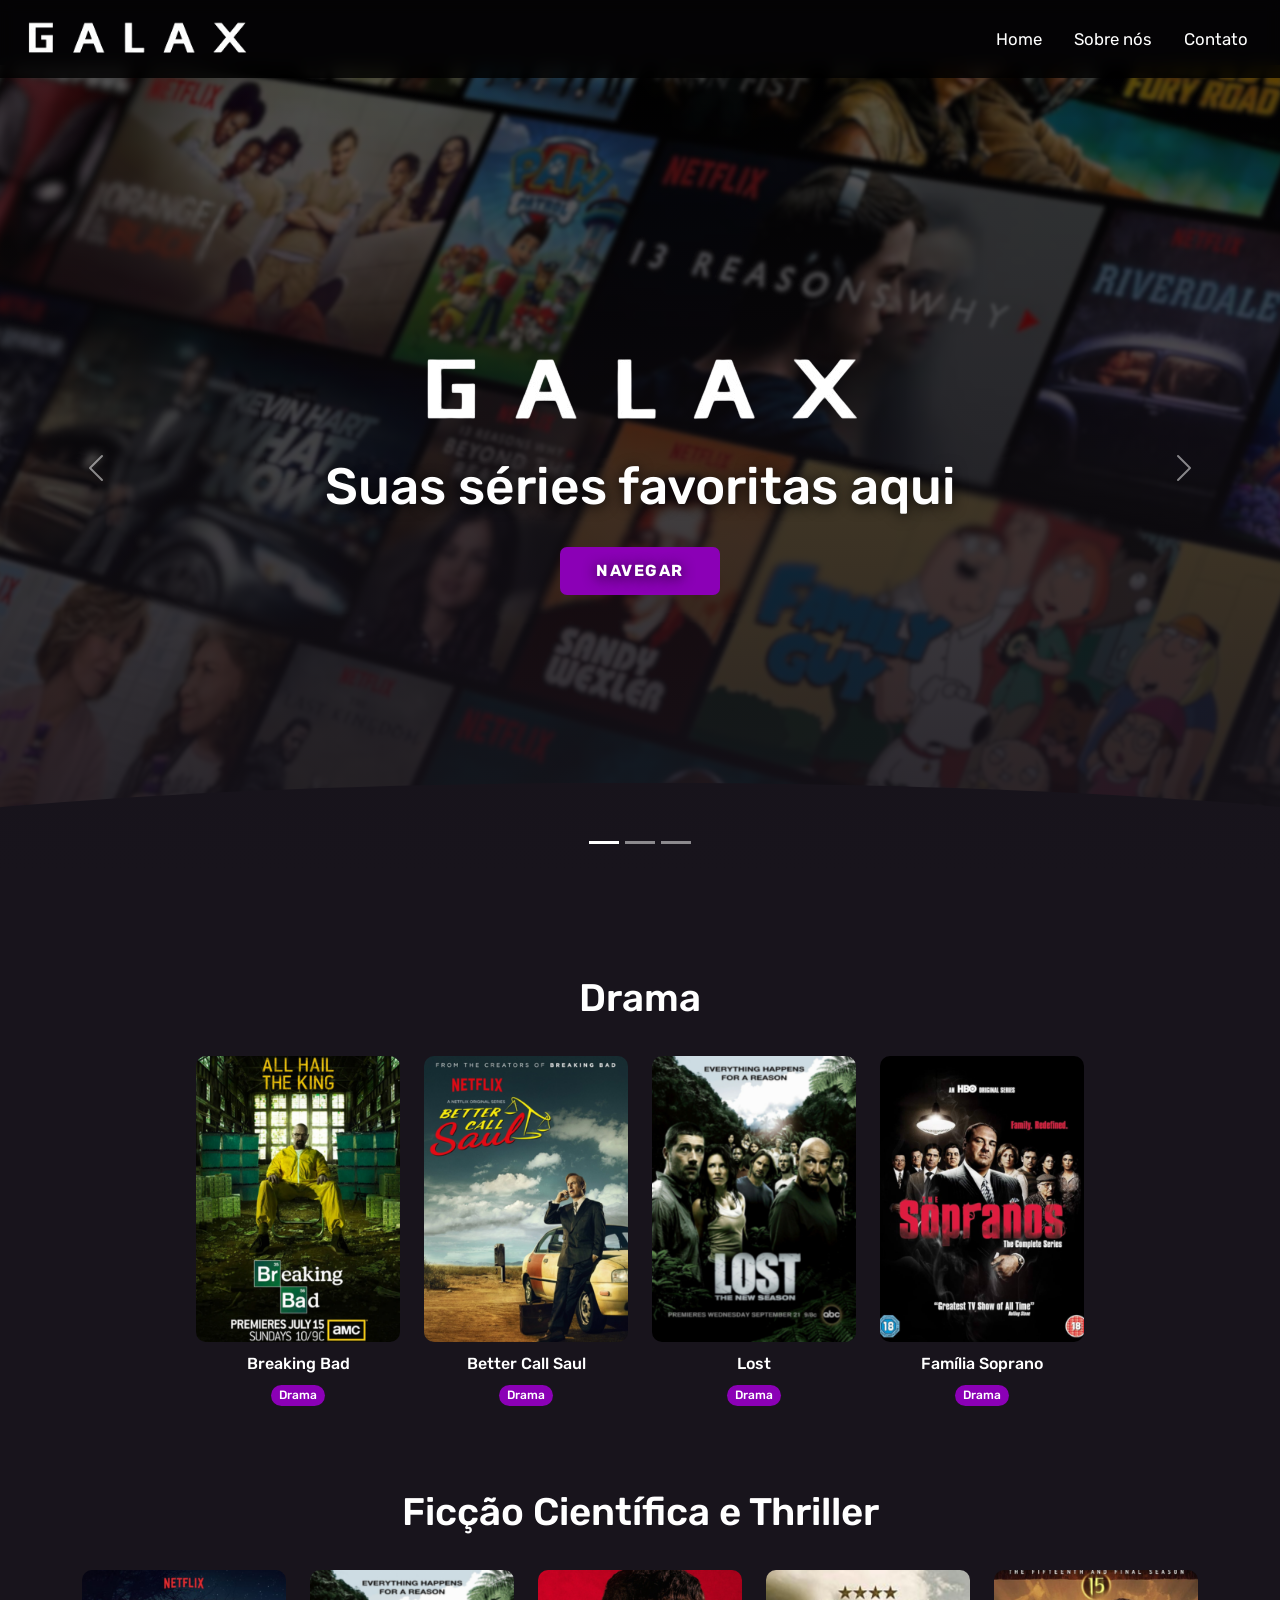
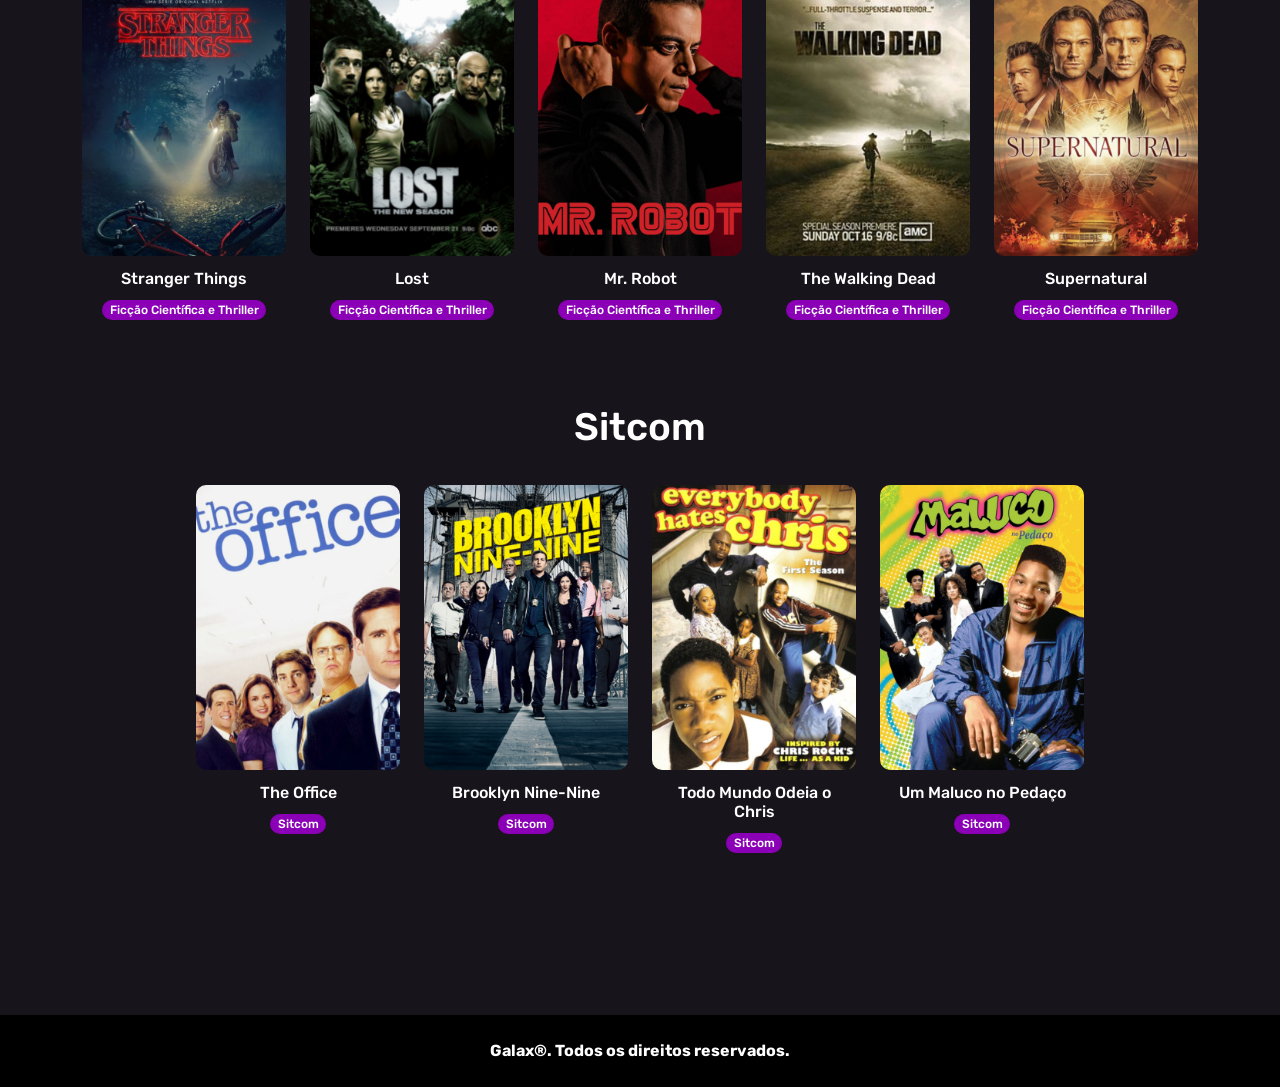
==== index.html @ b2b08353 "refactor: troca nome da página home por index nos arquivos do repositório" ====
<!DOCTYPE html>
<html lang="pt-br">
<head>

<meta charset="UTF-8">
<meta name="viewport" content="width=device-width, initial-scale=1.0">
<link rel="shortcut icon" href="img/fav.ico">
<link href="https://cdn.jsdelivr.net/npm/bootstrap@5.3.3/dist/css/bootstrap.min.css" rel="stylesheet">
<link rel="stylesheet" href="https://cdnjs.cloudflare.com/ajax/libs/font-awesome/6.6.0/css/all.min.css" crossorigin="anonymous" referrerpolicy="no-referrer">
<link rel="stylesheet" href="css/style.css">
<title>Home | Galax</title>
</head>
<body>

<nav class="navbar navbar-expand-lg navbar-dark galax-navbar fixed-top">
  <div class="container-fluid px-4">
    <a class="navbar-brand d-flex align-items-center" href="index.html">
      <img src="img/logo.png" alt="Galax" class="galax-logo">
    </a>
    <button class="navbar-toggler" type="button" data-bs-toggle="collapse" data-bs-target="#galaxMenu" aria-controls="galaxMenu" aria-expanded="false" aria-label="Abrir menu">
      <span class="navbar-toggler-icon"></span>
    </button>
    <div class="collapse navbar-collapse" id="galaxMenu">
      <ul class="navbar-nav ms-auto gap-lg-3">
        <li class="nav-item"><a class="nav-link" href="index.html">Home</a></li>
        <li class="nav-item"><a class="nav-link" href="sobrenos.html">Sobre nós</a></li>
        <li class="nav-item"><a class="nav-link" href="contato.html">Contato</a></li>
      </ul>
    </div>
  </div>
</nav>
<main>
  <section class="hero-home">
    <div id="galaxCarousel" class="carousel slide carousel-fade" data-bs-ride="carousel">
      <div class="carousel-indicators">
        <button type="button" data-bs-target="#galaxCarousel" data-bs-slide-to="0" class="active" aria-current="true" aria-label="Slide 1"></button>
        <button type="button" data-bs-target="#galaxCarousel" data-bs-slide-to="1" aria-label="Slide 2"></button>
        <button type="button" data-bs-target="#galaxCarousel" data-bs-slide-to="2" aria-label="Slide 3"></button>
      </div>
      <div class="carousel-inner">
        <div class="carousel-item active hero-slide" style="background-image: linear-gradient(rgba(0,0,0,.25), rgba(24,20,28,.85)), url('img/imagem-home.png');">
          <div class="hero-content">
            <img src="img/logo-imagem-home.png" alt="Galax" class="hero-wordmark">
            <h1>Suas séries favoritas aqui</h1>
            <a href="#catalogo" class="btn botao-navegar">Navegar</a>
          </div>
        </div>
        <div class="carousel-item hero-slide" style="background-image: linear-gradient(rgba(0,0,0,.35), rgba(24,20,28,.88)), url('img/stranger-things-background.png');">
          <div class="hero-content"><h1>Ficção Científica e Thriller</h1><p>Stranger Things, Lost, Mr. Robot e mais.</p></div>
        </div>
        <div class="carousel-item hero-slide" style="background-image: linear-gradient(rgba(0,0,0,.35), rgba(24,20,28,.88)), url('img/the-office-background.png');">
          <div class="hero-content"><h1>Sitcom</h1><p>Comédias para assistir e reassistir.</p></div>
        </div>
      </div>
      <button class="carousel-control-prev" type="button" data-bs-target="#galaxCarousel" data-bs-slide="prev"><span class="carousel-control-prev-icon"></span><span class="visually-hidden">Anterior</span></button>
      <button class="carousel-control-next" type="button" data-bs-target="#galaxCarousel" data-bs-slide="next"><span class="carousel-control-next-icon"></span><span class="visually-hidden">Próximo</span></button>
    </div>
  </section>
  <div id="catalogo" class="catalog-wrapper">
    <section class="catalog-section container" aria-labelledby="drama">
  <h2 id="drama" class="section-title">Drama</h2>
  <div class="row row-cols-2 row-cols-md-3 row-cols-xl-5 g-4 justify-content-center">
    <article class="col">
  <div class="card serie-card h-100" role="button" data-bs-toggle="modal" data-bs-target="#serieModal" data-title="Breaking Bad" data-genre="Drama" data-image="img/breaking-bad.png">
    <img src="img/breaking-bad.png" class="card-img-top cartaz" alt="Cartaz de Breaking Bad">
    <div class="card-body text-center">
      <h3 class="card-title">Breaking Bad</h3>
      <span class="badge rounded-pill genre-badge">Drama</span>
    </div>
  </div>
</article><article class="col">
  <div class="card serie-card h-100" role="button" data-bs-toggle="modal" data-bs-target="#serieModal" data-title="Better Call Saul" data-genre="Drama" data-image="img/better-call-saul.png">
    <img src="img/better-call-saul.png" class="card-img-top cartaz" alt="Cartaz de Better Call Saul">
    <div class="card-body text-center">
      <h3 class="card-title">Better Call Saul</h3>
      <span class="badge rounded-pill genre-badge">Drama</span>
    </div>
  </div>
</article><article class="col">
  <div class="card serie-card h-100" role="button" data-bs-toggle="modal" data-bs-target="#serieModal" data-title="Lost" data-genre="Drama" data-image="img/lost.png">
    <img src="img/lost.png" class="card-img-top cartaz" alt="Cartaz de Lost">
    <div class="card-body text-center">
      <h3 class="card-title">Lost</h3>
      <span class="badge rounded-pill genre-badge">Drama</span>
    </div>
  </div>
</article><article class="col">
  <div class="card serie-card h-100" role="button" data-bs-toggle="modal" data-bs-target="#serieModal" data-title="Família Soprano" data-genre="Drama" data-image="img/familia-soprano.png">
    <img src="img/familia-soprano.png" class="card-img-top cartaz" alt="Cartaz de Família Soprano">
    <div class="card-body text-center">
      <h3 class="card-title">Família Soprano</h3>
      <span class="badge rounded-pill genre-badge">Drama</span>
    </div>
  </div>
</article>
  </div>
</section><section class="catalog-section container" aria-labelledby="ficção-científica-e-thriller">
  <h2 id="ficção-científica-e-thriller" class="section-title">Ficção Científica e Thriller</h2>
  <div class="row row-cols-2 row-cols-md-3 row-cols-xl-5 g-4 justify-content-center">
    <article class="col">
  <div class="card serie-card h-100" role="button" data-bs-toggle="modal" data-bs-target="#serieModal" data-title="Stranger Things" data-genre="Ficção Científica e Thriller" data-image="img/stranger-things.png">
    <img src="img/stranger-things.png" class="card-img-top cartaz" alt="Cartaz de Stranger Things">
    <div class="card-body text-center">
      <h3 class="card-title">Stranger Things</h3>
      <span class="badge rounded-pill genre-badge">Ficção Científica e Thriller</span>
    </div>
  </div>
</article><article class="col">
  <div class="card serie-card h-100" role="button" data-bs-toggle="modal" data-bs-target="#serieModal" data-title="Lost" data-genre="Ficção Científica e Thriller" data-image="img/lost.png">
    <img src="img/lost.png" class="card-img-top cartaz" alt="Cartaz de Lost">
    <div class="card-body text-center">
      <h3 class="card-title">Lost</h3>
      <span class="badge rounded-pill genre-badge">Ficção Científica e Thriller</span>
    </div>
  </div>
</article><article class="col">
  <div class="card serie-card h-100" role="button" data-bs-toggle="modal" data-bs-target="#serieModal" data-title="Mr. Robot" data-genre="Ficção Científica e Thriller" data-image="img/mr-robot.png">
    <img src="img/mr-robot.png" class="card-img-top cartaz" alt="Cartaz de Mr. Robot">
    <div class="card-body text-center">
      <h3 class="card-title">Mr. Robot</h3>
      <span class="badge rounded-pill genre-badge">Ficção Científica e Thriller</span>
    </div>
  </div>
</article><article class="col">
  <div class="card serie-card h-100" role="button" data-bs-toggle="modal" data-bs-target="#serieModal" data-title="The Walking Dead" data-genre="Ficção Científica e Thriller" data-image="img/the-walking-dead.png">
    <img src="img/the-walking-dead.png" class="card-img-top cartaz" alt="Cartaz de The Walking Dead">
    <div class="card-body text-center">
      <h3 class="card-title">The Walking Dead</h3>
      <span class="badge rounded-pill genre-badge">Ficção Científica e Thriller</span>
    </div>
  </div>
</article><article class="col">
  <div class="card serie-card h-100" role="button" data-bs-toggle="modal" data-bs-target="#serieModal" data-title="Supernatural" data-genre="Ficção Científica e Thriller" data-image="img/supernatural.png">
    <img src="img/supernatural.png" class="card-img-top cartaz" alt="Cartaz de Supernatural">
    <div class="card-body text-center">
      <h3 class="card-title">Supernatural</h3>
      <span class="badge rounded-pill genre-badge">Ficção Científica e Thriller</span>
    </div>
  </div>
</article>
  </div>
</section><section class="catalog-section container" aria-labelledby="sitcom">
  <h2 id="sitcom" class="section-title">Sitcom</h2>
  <div class="row row-cols-2 row-cols-md-3 row-cols-xl-5 g-4 justify-content-center">
    <article class="col">
  <div class="card serie-card h-100" role="button" data-bs-toggle="modal" data-bs-target="#serieModal" data-title="The Office" data-genre="Sitcom" data-image="img/the-office.png">
    <img src="img/the-office.png" class="card-img-top cartaz" alt="Cartaz de The Office">
    <div class="card-body text-center">
      <h3 class="card-title">The Office</h3>
      <span class="badge rounded-pill genre-badge">Sitcom</span>
    </div>
  </div>
</article><article class="col">
  <div class="card serie-card h-100" role="button" data-bs-toggle="modal" data-bs-target="#serieModal" data-title="Brooklyn Nine-Nine" data-genre="Sitcom" data-image="img/brooklyn-99.png">
    <img src="img/brooklyn-99.png" class="card-img-top cartaz" alt="Cartaz de Brooklyn Nine-Nine">
    <div class="card-body text-center">
      <h3 class="card-title">Brooklyn Nine-Nine</h3>
      <span class="badge rounded-pill genre-badge">Sitcom</span>
    </div>
  </div>
</article><article class="col">
  <div class="card serie-card h-100" role="button" data-bs-toggle="modal" data-bs-target="#serieModal" data-title="Todo Mundo Odeia o Chris" data-genre="Sitcom" data-image="img/todo-mundo-odeia-o-chris.png">
    <img src="img/todo-mundo-odeia-o-chris.png" class="card-img-top cartaz" alt="Cartaz de Todo Mundo Odeia o Chris">
    <div class="card-body text-center">
      <h3 class="card-title">Todo Mundo Odeia o Chris</h3>
      <span class="badge rounded-pill genre-badge">Sitcom</span>
    </div>
  </div>
</article><article class="col">
  <div class="card serie-card h-100" role="button" data-bs-toggle="modal" data-bs-target="#serieModal" data-title="Um Maluco no Pedaço" data-genre="Sitcom" data-image="img/um-maluco-no-pedaco.png">
    <img src="img/um-maluco-no-pedaco.png" class="card-img-top cartaz" alt="Cartaz de Um Maluco no Pedaço">
    <div class="card-body text-center">
      <h3 class="card-title">Um Maluco no Pedaço</h3>
      <span class="badge rounded-pill genre-badge">Sitcom</span>
    </div>
  </div>
</article>
  </div>
</section>
  </div>
</main>

<div class="modal fade" id="serieModal" tabindex="-1" aria-labelledby="serieModalLabel" aria-hidden="true">
  <div class="modal-dialog modal-dialog-centered">
    <div class="modal-content galax-modal">
      <div class="modal-header border-0">
        <h2 class="modal-title fs-4" id="serieModalLabel"></h2>
        <button type="button" class="btn-close btn-close-white" data-bs-dismiss="modal" aria-label="Fechar"></button>
      </div>
      <div class="modal-body text-center">
        <img id="serieModalImage" src="" alt="" class="modal-poster mb-3">
        <p class="mb-0">Gênero: <span id="serieModalGenre" class="badge rounded-pill genre-badge"></span></p>
      </div>
    </div>
  </div>
</div>

<footer class="site-footer mt-5">
  <div class="container py-4">
    <p class="copyright text-center mb-0">
      Galax®. Todos os direitos reservados.
    </p>
  </div>
</footer>

<script src="https://cdn.jsdelivr.net/npm/bootstrap@5.3.3/dist/js/bootstrap.bundle.min.js"></script>
<script>
document.getElementById('contactForm').addEventListener('submit', function(event) {
  event.preventDefault();
  document.getElementById('formAlert').classList.remove('d-none');
  this.reset();
});
</script>
</body>
</html>
---- css/style.css ----
@import url('https://fonts.googleapis.com/css2?family=Rubik:ital,wght@0,300..900;1,300..900&display=swap');

:root {
  --galax-bg: #18141c;
  --galax-purple: rgb(139, 0, 182);
  --galax-purple-light: rgb(183, 0, 255);
  --galax-panel: #211b27;
}

* { box-sizing: border-box; }
html { scroll-behavior: smooth; }
body {
  margin: 0;
  min-height: 100vh;
  background: var(--galax-bg);
  color: white;
  font-family: "Rubik", sans-serif;
}
a { color: white; text-decoration: none; transition: .15s; }
a:hover { color: var(--galax-purple-light); }

.galax-navbar {
  min-height: 65px;
  background: rgba(0, 0, 0, .82);
  backdrop-filter: blur(7px);
  z-index: 1050;
}
.galax-logo { width: 225px; max-width: 62vw; }
.galax-navbar .nav-link { color: white; font-size: 1.05rem; }
.galax-navbar .nav-link:hover, .galax-navbar .nav-link:focus { color: var(--galax-purple-light); }

.hero-home { padding-top: 65px; }
.hero-slide {
  height: 805px;
  background-size: cover;
  background-position: center;
  position: relative;
}
.hero-content {
  position: absolute;
  inset: 0;
  display: flex;
  flex-direction: column;
  align-items: center;
  justify-content: center;
  text-align: center;
  padding: 2rem;
  text-shadow: 0 2px 14px rgba(0,0,0,.85);
}
.hero-wordmark { max-width: min(520px, 80vw); margin-bottom: 20px; }
.hero-content h1 { font-size: clamp(2rem, 4vw, 3.4rem); font-weight: 500; }
.hero-content p { font-size: clamp(1rem, 2vw, 1.35rem); }

.botao-navegar, .galax-btn {
  margin-top: 22px;
  min-width: 160px;
  padding: 12px 22px;
  border: none;
  font-size: 1rem;
  color: #fff;
  border-radius: 7px;
  letter-spacing: 1.5px;
  font-weight: 700;
  text-transform: uppercase;
  background: var(--galax-purple);
  transition: .3s;
}
.botao-navegar:hover, .galax-btn:hover {
  color: white;
  background: var(--galax-purple);
  box-shadow: 0 0 2px var(--galax-purple-light), 0 0 10px var(--galax-purple-light), 0 0 20px var(--galax-purple-light);
  transform: scale(1.015);
}

.catalog-wrapper { padding: 35px 0 100px; scroll-margin-top: 90px; }
.catalog-section { padding-top: 70px; }
.section-title {
  font-size: clamp(2rem, 3vw, 2.7rem);
  font-weight: 540;
  text-align: center;
  margin-bottom: 35px;
}
.serie-card {
  background: transparent;
  border: 0;
  color: white;
  transition: .3s;
}
.serie-card:hover { transform: translateY(-5px); }
.cartaz {
  width: 100%;
  aspect-ratio: 225 / 315;
  object-fit: cover;
  border-radius: 10px;
  transition: .3s;
}
.serie-card:hover .cartaz {
  box-shadow: 0 0 1px var(--galax-purple-light), 0 0 5px var(--galax-purple-light), 0 0 10px var(--galax-purple-light), 0 0 15px var(--galax-purple-light);
}
.serie-card .card-body { padding: .8rem .25rem; }
.serie-card .card-title { font-size: 1rem; margin-bottom: .55rem; }
.genre-badge { background: var(--galax-purple) !important; font-weight: 500; }

.galax-modal { background: var(--galax-panel); color: white; border: 1px solid rgba(183,0,255,.35); }
.modal-poster { width: min(230px, 70vw); border-radius: 10px; }

.page-main { padding-top: 65px; min-height: 72vh; }
.about-section, .contact-section { padding-top: 105px; padding-bottom: 90px; }
.info-panel {
  background: var(--galax-panel);
  color: white;
  border: 1px solid rgba(255,255,255,.07);
  border-radius: 14px;
}
.page-title { font-size: clamp(2.4rem, 5vw, 3rem); font-weight: 500; text-align: center; margin-bottom: 35px; }
.about-text { font-size: 1.15rem; line-height: 1.75; margin: 0; }
.contact-list .list-group-item { background: transparent; color: white; border-color: rgba(255,255,255,.12); padding-left: 0; }
.form-control, .form-select {
  background: #17131b;
  border-color: #4c4054;
  color: white;
}
.form-control:focus, .form-select:focus {
  background: #17131b;
  color: white;
  border-color: var(--galax-purple-light);
  box-shadow: 0 0 0 .25rem rgba(183,0,255,.15);
}

.form-select {
    background: #17131b;
    border-color: #4c4054;
    color: white;
}

.form-select option {
    color: white;
    background: #17131b;
}

.site-footer { background: #000; font-size: 1rem; }
.copyright { font-size: 1rem; font-weight: 700; }
.footer-rule { width: 50%; margin: 38px auto; border-color: white; opacity: .8; }

@media (max-width: 991.98px) {
  .galax-navbar .navbar-collapse { padding: 12px 0 8px; }
  .hero-slide { height: 650px; }
}
@media (max-width: 575.98px) {
  .hero-slide { height: 540px; }
  .catalog-section { padding-top: 50px; }
  .serie-card .card-title { font-size: .9rem; }
  .about-section, .contact-section { padding-top: 70px; }
  .about-text { font-size: 1rem; }
  .site-footer { text-align: center; }
  .social-links { text-align: center !important; }
  .footer-rule { width: 80%; }
}
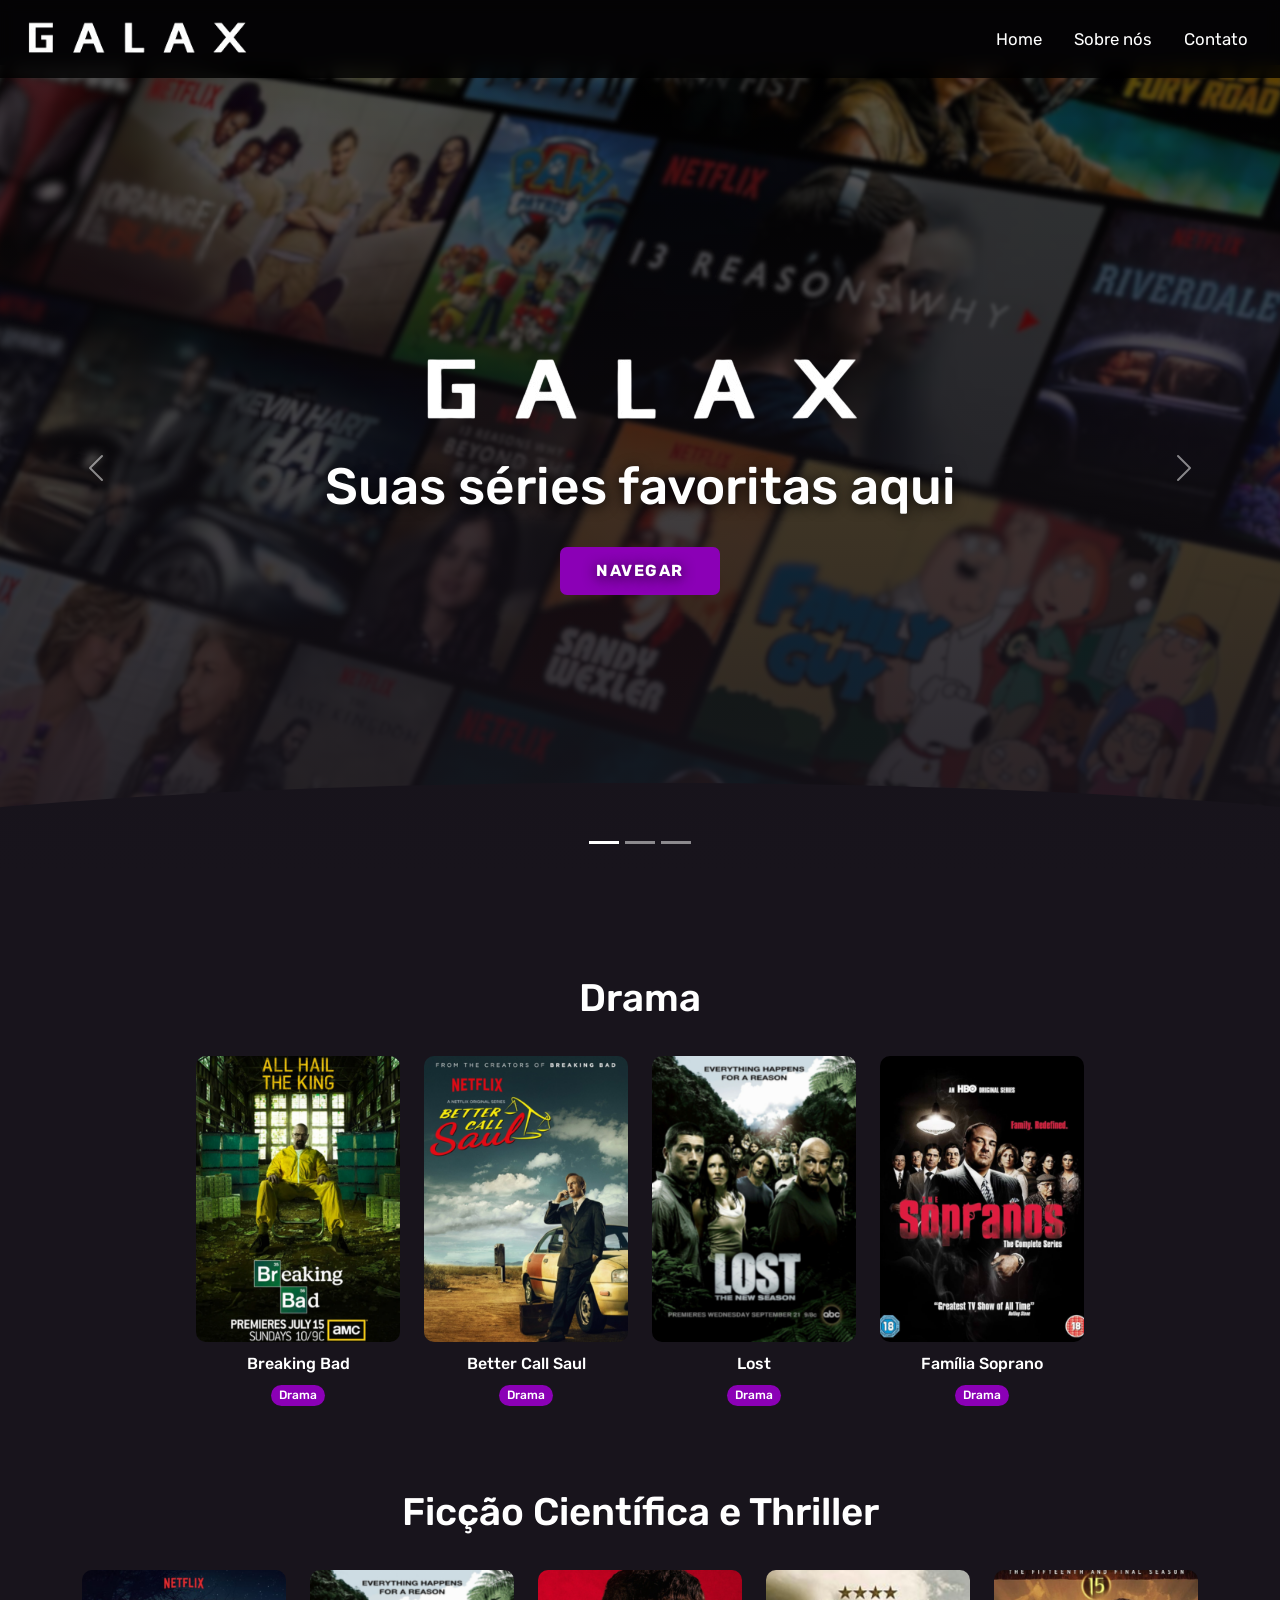
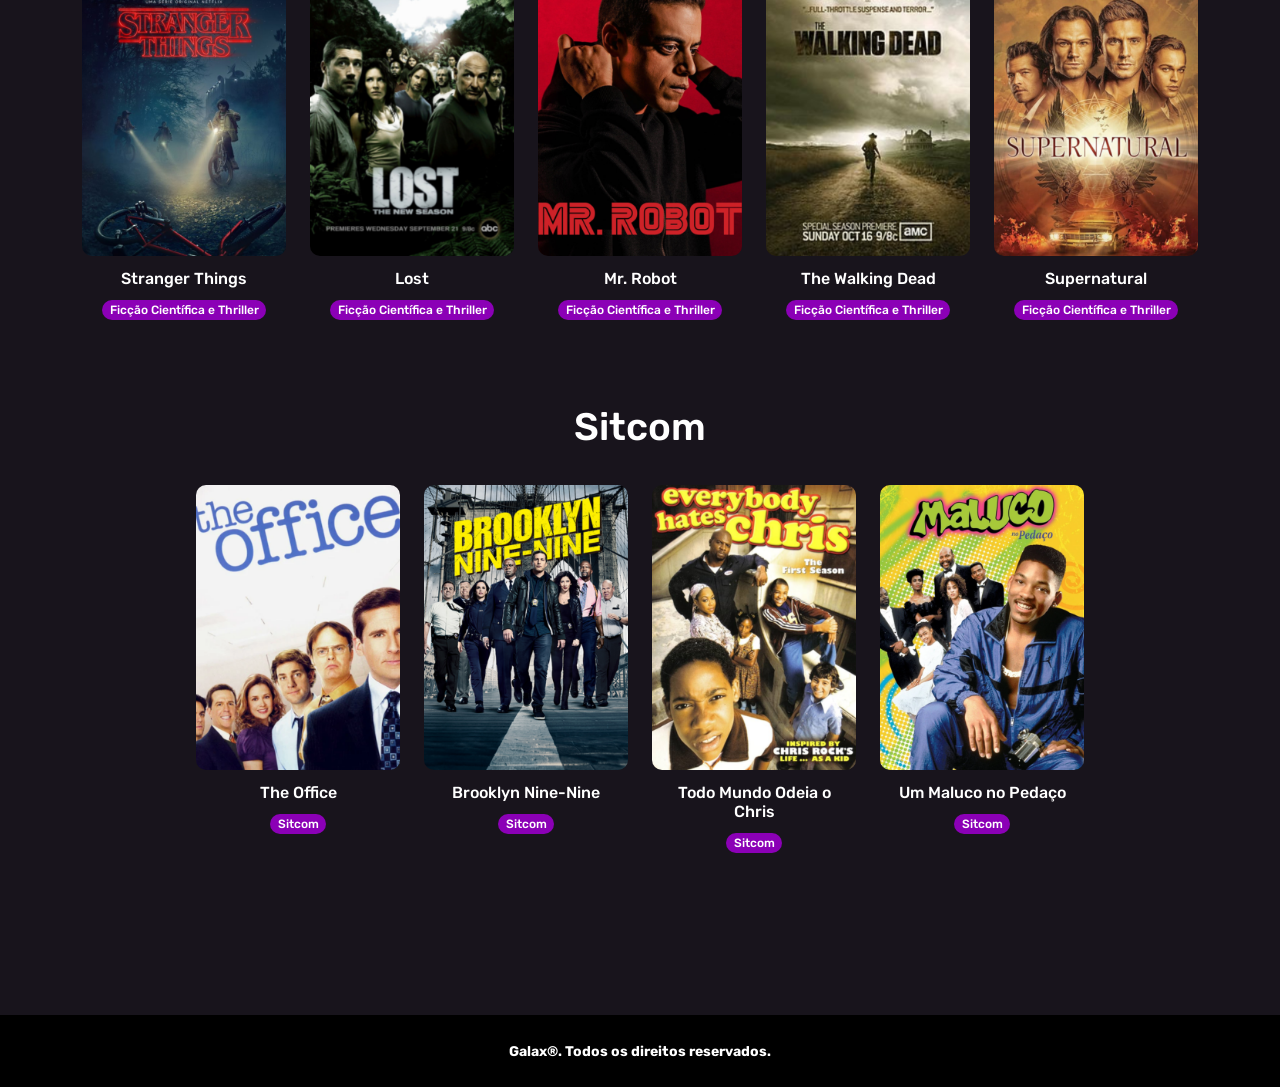
==== commit b0403185: "refactor: troca algumas tags divs por tags mais apropriadas" ====
--- a/index.html
+++ b/index.html
@@ -1,215 +1,268 @@
 <!DOCTYPE html>
 <html lang="pt-br">
 <head>
-
-<meta charset="UTF-8">
-<meta name="viewport" content="width=device-width, initial-scale=1.0">
-<link rel="shortcut icon" href="img/fav.ico">
-<link href="https://cdn.jsdelivr.net/npm/bootstrap@5.3.3/dist/css/bootstrap.min.css" rel="stylesheet">
-<link rel="stylesheet" href="https://cdnjs.cloudflare.com/ajax/libs/font-awesome/6.6.0/css/all.min.css" crossorigin="anonymous" referrerpolicy="no-referrer">
-<link rel="stylesheet" href="css/style.css">
-<title>Home | Galax</title>
+  <meta charset="UTF-8">
+  <meta name="viewport" content="width=device-width, initial-scale=1.0">
+  <link rel="shortcut icon" href="img/fav.ico">
+  <link href="https://cdn.jsdelivr.net/npm/bootstrap@5.3.3/dist/css/bootstrap.min.css" rel="stylesheet">
+  <link rel="stylesheet" href="https://cdnjs.cloudflare.com/ajax/libs/font-awesome/6.6.0/css/all.min.css" crossorigin="anonymous" referrerpolicy="no-referrer">
+  <link rel="stylesheet" href="css/style.css">
+  <title>Home | Galax</title>
 </head>
 <body>
 
-<nav class="navbar navbar-expand-lg navbar-dark galax-navbar fixed-top">
-  <div class="container-fluid px-4">
-    <a class="navbar-brand d-flex align-items-center" href="index.html">
-      <img src="img/logo.png" alt="Galax" class="galax-logo">
-    </a>
-    <button class="navbar-toggler" type="button" data-bs-toggle="collapse" data-bs-target="#galaxMenu" aria-controls="galaxMenu" aria-expanded="false" aria-label="Abrir menu">
-      <span class="navbar-toggler-icon"></span>
-    </button>
-    <div class="collapse navbar-collapse" id="galaxMenu">
-      <ul class="navbar-nav ms-auto gap-lg-3">
-        <li class="nav-item"><a class="nav-link" href="index.html">Home</a></li>
-        <li class="nav-item"><a class="nav-link" href="sobrenos.html">Sobre nós</a></li>
-        <li class="nav-item"><a class="nav-link" href="contato.html">Contato</a></li>
-      </ul>
-    </div>
-  </div>
-</nav>
-<main>
-  <section class="hero-home">
-    <div id="galaxCarousel" class="carousel slide carousel-fade" data-bs-ride="carousel">
-      <div class="carousel-indicators">
-        <button type="button" data-bs-target="#galaxCarousel" data-bs-slide-to="0" class="active" aria-current="true" aria-label="Slide 1"></button>
-        <button type="button" data-bs-target="#galaxCarousel" data-bs-slide-to="1" aria-label="Slide 2"></button>
-        <button type="button" data-bs-target="#galaxCarousel" data-bs-slide-to="2" aria-label="Slide 3"></button>
+  <header>
+    <nav class="navbar navbar-expand-lg navbar-dark galax-navbar fixed-top">
+      <div class="container-fluid px-4">
+        <a class="navbar-brand d-flex align-items-center" href="index.html">
+          <img src="img/logo.png" alt="Galax" class="galax-logo">
+        </a>
+        <button class="navbar-toggler" type="button" data-bs-toggle="collapse" data-bs-target="#galaxMenu" aria-controls="galaxMenu" aria-expanded="false" aria-label="Abrir menu">
+          <span class="navbar-toggler-icon"></span>
+        </button>
+        <div class="collapse navbar-collapse" id="galaxMenu">
+          <ul class="navbar-nav ms-auto gap-lg-3">
+            <li class="nav-item"><a class="nav-link active" aria-current="page" href="index.html">Home</a></li>
+            <li class="nav-item"><a class="nav-link" href="sobrenos.html">Sobre nós</a></li>
+            <li class="nav-item"><a class="nav-link" href="contato.html">Contato</a></li>
+          </ul>
+        </div>
       </div>
-      <div class="carousel-inner">
-        <div class="carousel-item active hero-slide" style="background-image: linear-gradient(rgba(0,0,0,.25), rgba(24,20,28,.85)), url('img/imagem-home.png');">
-          <div class="hero-content">
-            <img src="img/logo-imagem-home.png" alt="Galax" class="hero-wordmark">
-            <h1>Suas séries favoritas aqui</h1>
-            <a href="#catalogo" class="btn botao-navegar">Navegar</a>
+    </nav>
+  </header>
+
+  <main>
+    <section class="hero-home" aria-label="Séries em destaque">
+      <div id="galaxCarousel" class="carousel slide carousel-fade" data-bs-ride="carousel">
+        <div class="carousel-indicators">
+          <button type="button" data-bs-target="#galaxCarousel" data-bs-slide-to="0" class="active" aria-current="true" aria-label="Slide 1"></button>
+          <button type="button" data-bs-target="#galaxCarousel" data-bs-slide-to="1" aria-label="Slide 2"></button>
+          <button type="button" data-bs-target="#galaxCarousel" data-bs-slide-to="2" aria-label="Slide 3"></button>
+        </div>
+        <div class="carousel-inner">
+          <div class="carousel-item active hero-slide" style="background-image: linear-gradient(rgba(0,0,0,.25), rgba(24,20,28,.85)), url('img/imagem-home.png');">
+            <div class="hero-content">
+              <img src="img/logo-imagem-home.png" alt="Galax" class="hero-wordmark">
+              <h1>Suas séries favoritas aqui</h1>
+              <a href="#catalogo" class="btn botao-navegar">Navegar</a>
+            </div>
           </div>
-        </div>
-        <div class="carousel-item hero-slide" style="background-image: linear-gradient(rgba(0,0,0,.35), rgba(24,20,28,.88)), url('img/stranger-things-background.png');">
-          <div class="hero-content"><h1>Ficção Científica e Thriller</h1><p>Stranger Things, Lost, Mr. Robot e mais.</p></div>
-        </div>
-        <div class="carousel-item hero-slide" style="background-image: linear-gradient(rgba(0,0,0,.35), rgba(24,20,28,.88)), url('img/the-office-background.png');">
-          <div class="hero-content"><h1>Sitcom</h1><p>Comédias para assistir e reassistir.</p></div>
-        </div>
+          <div class="carousel-item hero-slide" style="background-image: linear-gradient(rgba(0,0,0,.35), rgba(24,20,28,.88)), url('img/stranger-things-background.png');">
+            <div class="hero-content">
+              <h2>Ficção Científica e Thriller</h2>
+              <p>Stranger Things, Lost, Mr. Robot e mais.</p>
+            </div>
+          </div>
+          <div class="carousel-item hero-slide" style="background-image: linear-gradient(rgba(0,0,0,.35), rgba(24,20,28,.88)), url('img/the-office-background.png');">
+            <div class="hero-content">
+              <h2>Sitcom</h2>
+              <p>Comédias para assistir e reassistir.</p>
+            </div>
+          </div>
+        </div>
+        <button class="carousel-control-prev" type="button" data-bs-target="#galaxCarousel" data-bs-slide="prev">
+          <span class="carousel-control-prev-icon"></span>
+          <span class="visually-hidden">Anterior</span>
+        </button>
+        <button class="carousel-control-next" type="button" data-bs-target="#galaxCarousel" data-bs-slide="next">
+          <span class="carousel-control-next-icon"></span>
+          <span class="visually-hidden">Próximo</span>
+        </button>
       </div>
-      <button class="carousel-control-prev" type="button" data-bs-target="#galaxCarousel" data-bs-slide="prev"><span class="carousel-control-prev-icon"></span><span class="visually-hidden">Anterior</span></button>
-      <button class="carousel-control-next" type="button" data-bs-target="#galaxCarousel" data-bs-slide="next"><span class="carousel-control-next-icon"></span><span class="visually-hidden">Próximo</span></button>
-    </div>
-  </section>
-  <div id="catalogo" class="catalog-wrapper">
-    <section class="catalog-section container" aria-labelledby="drama">
-  <h2 id="drama" class="section-title">Drama</h2>
-  <div class="row row-cols-2 row-cols-md-3 row-cols-xl-5 g-4 justify-content-center">
-    <article class="col">
-  <div class="card serie-card h-100" role="button" data-bs-toggle="modal" data-bs-target="#serieModal" data-title="Breaking Bad" data-genre="Drama" data-image="img/breaking-bad.png">
-    <img src="img/breaking-bad.png" class="card-img-top cartaz" alt="Cartaz de Breaking Bad">
-    <div class="card-body text-center">
-      <h3 class="card-title">Breaking Bad</h3>
-      <span class="badge rounded-pill genre-badge">Drama</span>
-    </div>
-  </div>
-</article><article class="col">
-  <div class="card serie-card h-100" role="button" data-bs-toggle="modal" data-bs-target="#serieModal" data-title="Better Call Saul" data-genre="Drama" data-image="img/better-call-saul.png">
-    <img src="img/better-call-saul.png" class="card-img-top cartaz" alt="Cartaz de Better Call Saul">
-    <div class="card-body text-center">
-      <h3 class="card-title">Better Call Saul</h3>
-      <span class="badge rounded-pill genre-badge">Drama</span>
-    </div>
-  </div>
-</article><article class="col">
-  <div class="card serie-card h-100" role="button" data-bs-toggle="modal" data-bs-target="#serieModal" data-title="Lost" data-genre="Drama" data-image="img/lost.png">
-    <img src="img/lost.png" class="card-img-top cartaz" alt="Cartaz de Lost">
-    <div class="card-body text-center">
-      <h3 class="card-title">Lost</h3>
-      <span class="badge rounded-pill genre-badge">Drama</span>
-    </div>
-  </div>
-</article><article class="col">
-  <div class="card serie-card h-100" role="button" data-bs-toggle="modal" data-bs-target="#serieModal" data-title="Família Soprano" data-genre="Drama" data-image="img/familia-soprano.png">
-    <img src="img/familia-soprano.png" class="card-img-top cartaz" alt="Cartaz de Família Soprano">
-    <div class="card-body text-center">
-      <h3 class="card-title">Família Soprano</h3>
-      <span class="badge rounded-pill genre-badge">Drama</span>
-    </div>
-  </div>
-</article>
-  </div>
-</section><section class="catalog-section container" aria-labelledby="ficção-científica-e-thriller">
-  <h2 id="ficção-científica-e-thriller" class="section-title">Ficção Científica e Thriller</h2>
-  <div class="row row-cols-2 row-cols-md-3 row-cols-xl-5 g-4 justify-content-center">
-    <article class="col">
-  <div class="card serie-card h-100" role="button" data-bs-toggle="modal" data-bs-target="#serieModal" data-title="Stranger Things" data-genre="Ficção Científica e Thriller" data-image="img/stranger-things.png">
-    <img src="img/stranger-things.png" class="card-img-top cartaz" alt="Cartaz de Stranger Things">
-    <div class="card-body text-center">
-      <h3 class="card-title">Stranger Things</h3>
-      <span class="badge rounded-pill genre-badge">Ficção Científica e Thriller</span>
-    </div>
-  </div>
-</article><article class="col">
-  <div class="card serie-card h-100" role="button" data-bs-toggle="modal" data-bs-target="#serieModal" data-title="Lost" data-genre="Ficção Científica e Thriller" data-image="img/lost.png">
-    <img src="img/lost.png" class="card-img-top cartaz" alt="Cartaz de Lost">
-    <div class="card-body text-center">
-      <h3 class="card-title">Lost</h3>
-      <span class="badge rounded-pill genre-badge">Ficção Científica e Thriller</span>
-    </div>
-  </div>
-</article><article class="col">
-  <div class="card serie-card h-100" role="button" data-bs-toggle="modal" data-bs-target="#serieModal" data-title="Mr. Robot" data-genre="Ficção Científica e Thriller" data-image="img/mr-robot.png">
-    <img src="img/mr-robot.png" class="card-img-top cartaz" alt="Cartaz de Mr. Robot">
-    <div class="card-body text-center">
-      <h3 class="card-title">Mr. Robot</h3>
-      <span class="badge rounded-pill genre-badge">Ficção Científica e Thriller</span>
-    </div>
-  </div>
-</article><article class="col">
-  <div class="card serie-card h-100" role="button" data-bs-toggle="modal" data-bs-target="#serieModal" data-title="The Walking Dead" data-genre="Ficção Científica e Thriller" data-image="img/the-walking-dead.png">
-    <img src="img/the-walking-dead.png" class="card-img-top cartaz" alt="Cartaz de The Walking Dead">
-    <div class="card-body text-center">
-      <h3 class="card-title">The Walking Dead</h3>
-      <span class="badge rounded-pill genre-badge">Ficção Científica e Thriller</span>
-    </div>
-  </div>
-</article><article class="col">
-  <div class="card serie-card h-100" role="button" data-bs-toggle="modal" data-bs-target="#serieModal" data-title="Supernatural" data-genre="Ficção Científica e Thriller" data-image="img/supernatural.png">
-    <img src="img/supernatural.png" class="card-img-top cartaz" alt="Cartaz de Supernatural">
-    <div class="card-body text-center">
-      <h3 class="card-title">Supernatural</h3>
-      <span class="badge rounded-pill genre-badge">Ficção Científica e Thriller</span>
-    </div>
-  </div>
-</article>
-  </div>
-</section><section class="catalog-section container" aria-labelledby="sitcom">
-  <h2 id="sitcom" class="section-title">Sitcom</h2>
-  <div class="row row-cols-2 row-cols-md-3 row-cols-xl-5 g-4 justify-content-center">
-    <article class="col">
-  <div class="card serie-card h-100" role="button" data-bs-toggle="modal" data-bs-target="#serieModal" data-title="The Office" data-genre="Sitcom" data-image="img/the-office.png">
-    <img src="img/the-office.png" class="card-img-top cartaz" alt="Cartaz de The Office">
-    <div class="card-body text-center">
-      <h3 class="card-title">The Office</h3>
-      <span class="badge rounded-pill genre-badge">Sitcom</span>
-    </div>
-  </div>
-</article><article class="col">
-  <div class="card serie-card h-100" role="button" data-bs-toggle="modal" data-bs-target="#serieModal" data-title="Brooklyn Nine-Nine" data-genre="Sitcom" data-image="img/brooklyn-99.png">
-    <img src="img/brooklyn-99.png" class="card-img-top cartaz" alt="Cartaz de Brooklyn Nine-Nine">
-    <div class="card-body text-center">
-      <h3 class="card-title">Brooklyn Nine-Nine</h3>
-      <span class="badge rounded-pill genre-badge">Sitcom</span>
-    </div>
-  </div>
-</article><article class="col">
-  <div class="card serie-card h-100" role="button" data-bs-toggle="modal" data-bs-target="#serieModal" data-title="Todo Mundo Odeia o Chris" data-genre="Sitcom" data-image="img/todo-mundo-odeia-o-chris.png">
-    <img src="img/todo-mundo-odeia-o-chris.png" class="card-img-top cartaz" alt="Cartaz de Todo Mundo Odeia o Chris">
-    <div class="card-body text-center">
-      <h3 class="card-title">Todo Mundo Odeia o Chris</h3>
-      <span class="badge rounded-pill genre-badge">Sitcom</span>
-    </div>
-  </div>
-</article><article class="col">
-  <div class="card serie-card h-100" role="button" data-bs-toggle="modal" data-bs-target="#serieModal" data-title="Um Maluco no Pedaço" data-genre="Sitcom" data-image="img/um-maluco-no-pedaco.png">
-    <img src="img/um-maluco-no-pedaco.png" class="card-img-top cartaz" alt="Cartaz de Um Maluco no Pedaço">
-    <div class="card-body text-center">
-      <h3 class="card-title">Um Maluco no Pedaço</h3>
-      <span class="badge rounded-pill genre-badge">Sitcom</span>
-    </div>
-  </div>
-</article>
-  </div>
-</section>
-  </div>
-</main>
-
-<div class="modal fade" id="serieModal" tabindex="-1" aria-labelledby="serieModalLabel" aria-hidden="true">
-  <div class="modal-dialog modal-dialog-centered">
-    <div class="modal-content galax-modal">
-      <div class="modal-header border-0">
-        <h2 class="modal-title fs-4" id="serieModalLabel"></h2>
-        <button type="button" class="btn-close btn-close-white" data-bs-dismiss="modal" aria-label="Fechar"></button>
-      </div>
-      <div class="modal-body text-center">
-        <img id="serieModalImage" src="" alt="" class="modal-poster mb-3">
-        <p class="mb-0">Gênero: <span id="serieModalGenre" class="badge rounded-pill genre-badge"></span></p>
+    </section>
+
+    <section id="catalogo" class="catalog-wrapper" aria-label="Catálogo de séries por gênero">
+      
+      <section class="catalog-section container" aria-labelledby="drama">
+        <h2 id="drama" class="section-title">Drama</h2>
+        <div class="row row-cols-2 row-cols-md-3 row-cols-xl-5 g-4 justify-content-center">
+          <article class="col">
+            <div class="card serie-card h-100" role="button" data-bs-toggle="modal" data-bs-target="#serieModal" data-title="Breaking Bad" data-genre="Drama" data-image="img/breaking-bad.png">
+              <img src="img/breaking-bad.png" class="card-img-top cartaz" alt="Cartaz de Breaking Bad">
+              <div class="card-body text-center">
+                <h3 class="card-title">Breaking Bad</h3>
+                <span class="badge rounded-pill genre-badge">Drama</span>
+              </div>
+            </div>
+          </article>
+          <article class="col">
+            <div class="card serie-card h-100" role="button" data-bs-toggle="modal" data-bs-target="#serieModal" data-title="Better Call Saul" data-genre="Drama" data-image="img/better-call-saul.png">
+              <img src="img/better-call-saul.png" class="card-img-top cartaz" alt="Cartaz de Better Call Saul">
+              <div class="card-body text-center">
+                <h3 class="card-title">Better Call Saul</h3>
+                <span class="badge rounded-pill genre-badge">Drama</span>
+              </div>
+            </div>
+          </article>
+          <article class="col">
+            <div class="card serie-card h-100" role="button" data-bs-toggle="modal" data-bs-target="#serieModal" data-title="Lost" data-genre="Drama" data-image="img/lost.png">
+              <img src="img/lost.png" class="card-img-top cartaz" alt="Cartaz de Lost">
+              <div class="card-body text-center">
+                <h3 class="card-title">Lost</h3>
+                <span class="badge rounded-pill genre-badge">Drama</span>
+              </div>
+            </div>
+          </article>
+          <article class="col">
+            <div class="card serie-card h-100" role="button" data-bs-toggle="modal" data-bs-target="#serieModal" data-title="Família Soprano" data-genre="Drama" data-image="img/familia-soprano.png">
+              <img src="img/familia-soprano.png" class="card-img-top cartaz" alt="Cartaz de Família Soprano">
+              <div class="card-body text-center">
+                <h3 class="card-title">Família Soprano</h3>
+                <span class="badge rounded-pill genre-badge">Drama</span>
+              </div>
+            </div>
+          </article>
+        </div>
+      </section>
+
+      <section class="catalog-section container" aria-labelledby="ficcao-cientifica">
+        <h2 id="ficcao-cientifica" class="section-title">Ficção Científica e Thriller</h2>
+        <div class="row row-cols-2 row-cols-md-3 row-cols-xl-5 g-4 justify-content-center">
+          <article class="col">
+            <div class="card serie-card h-100" role="button" data-bs-toggle="modal" data-bs-target="#serieModal" data-title="Stranger Things" data-genre="Ficção Científica e Thriller" data-image="img/stranger-things.png">
+              <img src="img/stranger-things.png" class="card-img-top cartaz" alt="Cartaz de Stranger Things">
+              <div class="card-body text-center">
+                <h3 class="card-title">Stranger Things</h3>
+                <span class="badge rounded-pill genre-badge">Ficção Científica e Thriller</span>
+              </div>
+            </div>
+          </article>
+          <article class="col">
+            <div class="card serie-card h-100" role="button" data-bs-toggle="modal" data-bs-target="#serieModal" data-title="Lost" data-genre="Ficção Científica e Thriller" data-image="img/lost.png">
+              <img src="img/lost.png" class="card-img-top cartaz" alt="Cartaz de Lost">
+              <div class="card-body text-center">
+                <h3 class="card-title">Lost</h3>
+                <span class="badge rounded-pill genre-badge">Ficção Científica e Thriller</span>
+              </div>
+            </div>
+          </article>
+          <article class="col">
+            <div class="card serie-card h-100" role="button" data-bs-toggle="modal" data-bs-target="#serieModal" data-title="Mr. Robot" data-genre="Ficção Científica e Thriller" data-image="img/mr-robot.png">
+              <img src="img/mr-robot.png" class="card-img-top cartaz" alt="Cartaz de Mr. Robot">
+              <div class="card-body text-center">
+                <h3 class="card-title">Mr. Robot</h3>
+                <span class="badge rounded-pill genre-badge">Ficção Científica e Thriller</span>
+              </div>
+            </div>
+          </article>
+          <article class="col">
+            <div class="card serie-card h-100" role="button" data-bs-toggle="modal" data-bs-target="#serieModal" data-title="The Walking Dead" data-genre="Ficção Científica e Thriller" data-image="img/the-walking-dead.png">
+              <img src="img/the-walking-dead.png" class="card-img-top cartaz" alt="Cartaz de The Walking Dead">
+              <div class="card-body text-center">
+                <h3 class="card-title">The Walking Dead</h3>
+                <span class="badge rounded-pill genre-badge">Ficção Científica e Thriller</span>
+              </div>
+            </div>
+          </article>
+          <article class="col">
+            <div class="card serie-card h-100" role="button" data-bs-toggle="modal" data-bs-target="#serieModal" data-title="Supernatural" data-genre="Ficção Científica e Thriller" data-image="img/supernatural.png">
+              <img src="img/supernatural.png" class="card-img-top cartaz" alt="Cartaz de Supernatural">
+              <div class="card-body text-center">
+                <h3 class="card-title">Supernatural</h3>
+                <span class="badge rounded-pill genre-badge">Ficção Científica e Thriller</span>
+              </div>
+            </div>
+          </article>
+        </div>
+      </section>
+
+      <section class="catalog-section container" aria-labelledby="sitcom">
+        <h2 id="sitcom" class="section-title">Sitcom</h2>
+        <div class="row row-cols-2 row-cols-md-3 row-cols-xl-5 g-4 justify-content-center">
+          <article class="col">
+            <div class="card serie-card h-100" role="button" data-bs-toggle="modal" data-bs-target="#serieModal" data-title="The Office" data-genre="Sitcom" data-image="img/the-office.png">
+              <img src="img/the-office.png" class="card-img-top cartaz" alt="Cartaz de The Office">
+              <div class="card-body text-center">
+                <h3 class="card-title">The Office</h3>
+                <span class="badge rounded-pill genre-badge">Sitcom</span>
+              </div>
+            </div>
+          </article>
+          <article class="col">
+            <div class="card serie-card h-100" role="button" data-bs-toggle="modal" data-bs-target="#serieModal" data-title="Brooklyn Nine-Nine" data-genre="Sitcom" data-image="img/brooklyn-99.png">
+              <img src="img/brooklyn-99.png" class="card-img-top cartaz" alt="Cartaz de Brooklyn Nine-Nine">
+              <div class="card-body text-center">
+                <h3 class="card-title">Brooklyn Nine-Nine</h3>
+                <span class="badge rounded-pill genre-badge">Sitcom</span>
+              </div>
+            </div>
+          </article>
+          <article class="col">
+            <div class="card serie-card h-100" role="button" data-bs-toggle="modal" data-bs-target="#serieModal" data-title="Todo Mundo Odeia o Chris" data-genre="Sitcom" data-image="img/todo-mundo-odeia-o-chris.png">
+              <img src="img/todo-mundo-odeia-o-chris.png" class="card-img-top cartaz" alt="Cartaz de Todo Mundo Odeia o Chris">
+              <div class="card-body text-center">
+                <h3 class="card-title">Todo Mundo Odeia o Chris</h3>
+                <span class="badge rounded-pill genre-badge">Sitcom</span>
+              </div>
+            </div>
+          </article>
+          <article class="col">
+            <div class="card serie-card h-100" role="button" data-bs-toggle="modal" data-bs-target="#serieModal" data-title="Um Maluco no Pedaço" data-genre="Sitcom" data-image="img/um-maluco-no-pedaco.png">
+              <img src="img/um-maluco-no-pedaco.png" class="card-img-top cartaz" alt="Cartaz de Um Maluco no Pedaço">
+              <div class="card-body text-center">
+                <h3 class="card-title">Um Maluco no Pedaço</h3>
+                <span class="badge rounded-pill genre-badge">Sitcom</span>
+              </div>
+            </div>
+          </article>
+        </div>
+      </section>
+
+    </section>
+  </main>
+
+  <div class="modal fade" id="serieModal" tabindex="-1" aria-labelledby="serieModalLabel" aria-hidden="true">
+    <div class="modal-dialog modal-dialog-centered">
+      <div class="modal-content galax-modal">
+        <div class="modal-header border-0">
+          <h2 class="modal-title fs-4" id="serieModalLabel"></h2>
+          <button type="button" class="btn-close btn-close-white" data-bs-dismiss="modal" aria-label="Fechar"></button>
+        </div>
+        <div class="modal-body text-center">
+          <img id="serieModalImage" src="" alt="" class="modal-poster mb-3">
+          <p class="mb-0">Gênero: <span id="serieModalGenre" class="badge rounded-pill genre-badge"></span></p>
+        </div>
       </div>
     </div>
   </div>
-</div>
-
-<footer class="site-footer mt-5">
-  <div class="container py-4">
-    <p class="copyright text-center mb-0">
-      Galax®. Todos os direitos reservados.
-    </p>
-  </div>
-</footer>
-
-<script src="https://cdn.jsdelivr.net/npm/bootstrap@5.3.3/dist/js/bootstrap.bundle.min.js"></script>
-<script>
-document.getElementById('contactForm').addEventListener('submit', function(event) {
-  event.preventDefault();
-  document.getElementById('formAlert').classList.remove('d-none');
-  this.reset();
-});
-</script>
+
+  <footer class="site-footer mt-5">
+    <div class="container py-4">
+      <p class="copyright text-center mb-0">
+        <small>Galax®. Todos os direitos reservados.</small>
+      </p>
+    </div>
+  </footer>
+
+  <script src="https://cdn.jsdelivr.net/npm/bootstrap@5.3.3/dist/js/bootstrap.bundle.min.js"></script>
+  <script>
+    document.addEventListener('DOMContentLoaded', function () {
+      const serieModal = document.getElementById('serieModal');
+      
+      if (serieModal) {
+        serieModal.addEventListener('show.bs.modal', function (event) {
+          const card = event.relatedTarget;
+          
+          const title = card.getAttribute('data-title');
+          const genre = card.getAttribute('data-genre');
+          const image = card.getAttribute('data-image');
+
+          const modalTitle = document.getElementById('serieModalLabel');
+          if (modalTitle) modalTitle.textContent = title || '';
+
+          const modalImage = document.getElementById('serieModalImage');
+          if (modalImage) {
+            modalImage.src = image || '';
+            modalImage.alt = title ? 'Cartaz de ' + title : 'Cartaz da série';
+          }
+
+          const modalGenre = document.getElementById('serieModalGenre');
+          if (modalGenre) {
+            modalGenre.textContent = genre || '';
+          }
+        });
+      }
+    });
+  </script>
 </body>
 </html>
